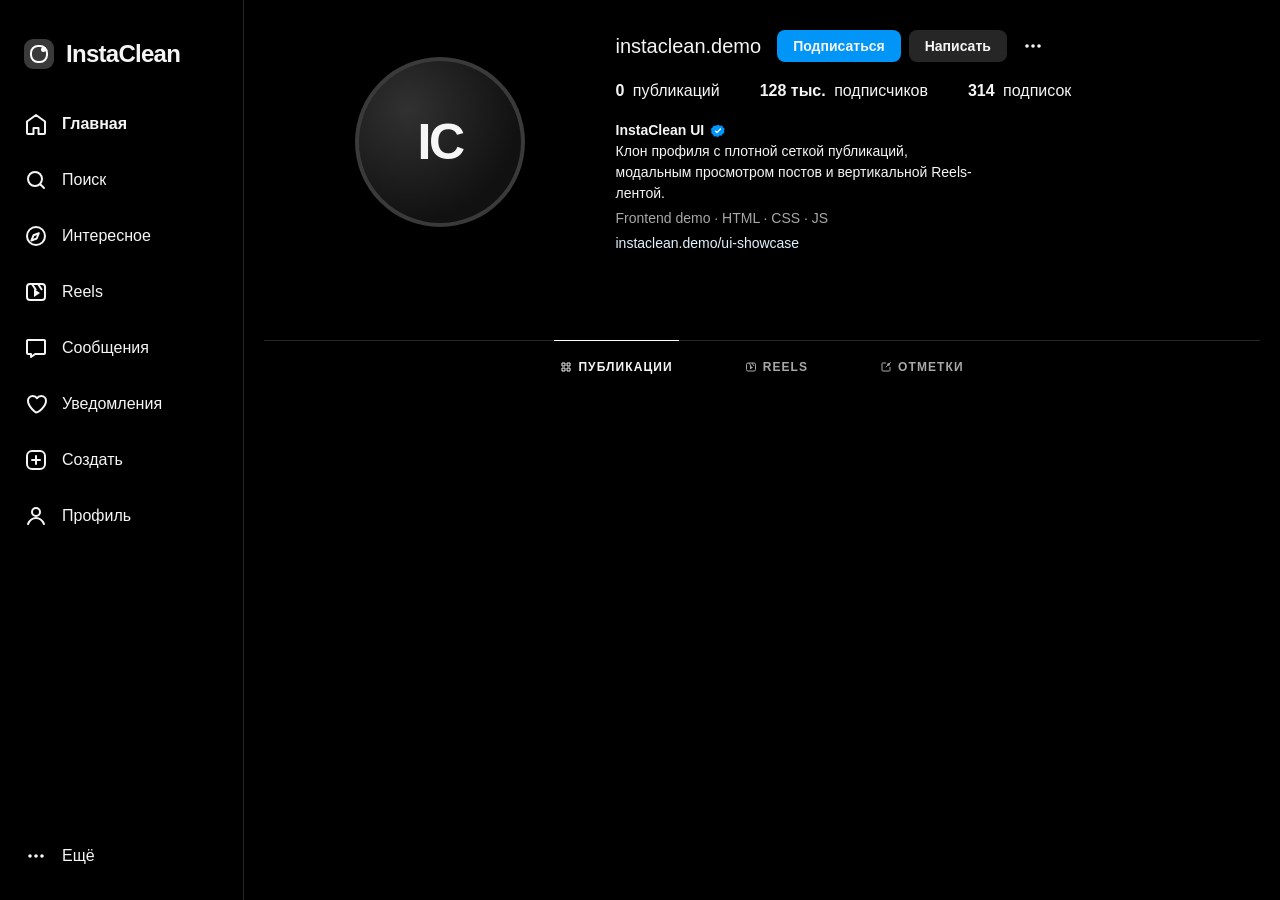
==== index.html @ bf418602 "Add files via upload" ====
<!DOCTYPE html>
<html lang="ru">
<head>
  <meta charset="UTF-8" />
  <meta name="viewport" content="width=device-width, initial-scale=1.0, viewport-fit=cover" />
  <title>InstaClean — Profile</title>
  <link rel="stylesheet" href="style.css" />
  <script src="https://identity.netlify.com/v1/netlify-identity-widget.js"></script>
</head>
<body>
  <svg width="0" height="0" class="sprite" aria-hidden="true" focusable="false">
    <symbol id="i-home" viewBox="0 0 24 24"><path d="M3 9.5 12 3l9 6.5V21a1 1 0 0 1-1 1h-5.5v-6h-5v6H4a1 1 0 0 1-1-1V9.5Z" fill="none" stroke="currentColor" stroke-width="2" stroke-linejoin="round"/></symbol>
    <symbol id="i-search" viewBox="0 0 24 24"><circle cx="11" cy="11" r="7" fill="none" stroke="currentColor" stroke-width="2"/><path d="m20 20-3.5-3.5" fill="none" stroke="currentColor" stroke-width="2" stroke-linecap="round"/></symbol>
    <symbol id="i-compass" viewBox="0 0 24 24"><path d="m14.8 9.2-5.3 2.1-2.1 5.3 5.3-2.1 2.1-5.3Z" fill="none" stroke="currentColor" stroke-width="2" stroke-linejoin="round"/><circle cx="12" cy="12" r="9" fill="none" stroke="currentColor" stroke-width="2"/></symbol>
    <symbol id="i-reels" viewBox="0 0 24 24"><rect x="3" y="4" width="18" height="16" rx="3" fill="none" stroke="currentColor" stroke-width="2"/><path d="M8 4 12 10" fill="none" stroke="currentColor" stroke-width="2"/><path d="M14 4 18 10" fill="none" stroke="currentColor" stroke-width="2"/><path d="m10 9 6 4-6 4V9Z" fill="currentColor"/></symbol>
    <symbol id="i-message" viewBox="0 0 24 24"><path d="M20 4H4a1 1 0 0 0-1 1v12a1 1 0 0 0 1 1h3v3l4.2-3H20a1 1 0 0 0 1-1V5a1 1 0 0 0-1-1Z" fill="none" stroke="currentColor" stroke-width="2" stroke-linejoin="round"/></symbol>
    <symbol id="i-heart" viewBox="0 0 24 24"><path d="M12 20.5S4 15 4 8.8C4 6 6 4 8.8 4c1.8 0 3.4.8 4.2 2.2C13.8 4.8 15.4 4 17.2 4 20 4 22 6 22 8.8 22 15 14 20.5 12 20.5Z" fill="none" stroke="currentColor" stroke-width="2" stroke-linejoin="round"/></symbol>
    <symbol id="i-plus" viewBox="0 0 24 24"><rect x="3" y="3" width="18" height="18" rx="5" fill="none" stroke="currentColor" stroke-width="2"/><path d="M12 8v8M8 12h8" fill="none" stroke="currentColor" stroke-width="2" stroke-linecap="round"/></symbol>
    <symbol id="i-profile" viewBox="0 0 24 24"><circle cx="12" cy="8" r="4" fill="none" stroke="currentColor" stroke-width="2"/><path d="M4 20c1.8-4 5-6 8-6s6.2 2 8 6" fill="none" stroke="currentColor" stroke-width="2" stroke-linecap="round"/></symbol>
    <symbol id="i-more" viewBox="0 0 24 24"><circle cx="6" cy="12" r="1.8" fill="currentColor"/><circle cx="12" cy="12" r="1.8" fill="currentColor"/><circle cx="18" cy="12" r="1.8" fill="currentColor"/></symbol>
    <symbol id="i-grid" viewBox="0 0 24 24"><path d="M4 4h6v6H4zM14 4h6v6h-6zM4 14h6v6H4zM14 14h6v6h-6z" fill="none" stroke="currentColor" stroke-width="2"/></symbol>
    <symbol id="i-tagged" viewBox="0 0 24 24"><path d="M20 12v7a1 1 0 0 1-1 1H5a1 1 0 0 1-1-1V5a1 1 0 0 1 1-1h7" fill="none" stroke="currentColor" stroke-width="2"/><path d="m21 3-9 9" fill="none" stroke="currentColor" stroke-width="2" stroke-linecap="round"/><circle cx="17" cy="7" r="2" fill="none" stroke="currentColor" stroke-width="2"/></symbol>
    <symbol id="i-comment" viewBox="0 0 24 24"><path d="M5 5h14v10H9l-4 4V5Z" fill="none" stroke="currentColor" stroke-width="2" stroke-linejoin="round"/></symbol>
    <symbol id="i-share" viewBox="0 0 24 24"><path d="m21 3-8 18-3.5-7.5L2 10l19-7Z" fill="none" stroke="currentColor" stroke-width="2" stroke-linejoin="round"/></symbol>
    <symbol id="i-save" viewBox="0 0 24 24"><path d="M6 3h12a1 1 0 0 1 1 1v17l-7-4-7 4V4a1 1 0 0 1 1-1Z" fill="none" stroke="currentColor" stroke-width="2" stroke-linejoin="round"/></symbol>
    <symbol id="i-chevron-left" viewBox="0 0 24 24"><path d="m15 18-6-6 6-6" fill="none" stroke="currentColor" stroke-width="2" stroke-linecap="round" stroke-linejoin="round"/></symbol>
    <symbol id="i-chevron-right" viewBox="0 0 24 24"><path d="m9 18 6-6-6-6" fill="none" stroke="currentColor" stroke-width="2" stroke-linecap="round" stroke-linejoin="round"/></symbol>
    <symbol id="i-close" viewBox="0 0 24 24"><path d="M6 6l12 12M18 6 6 18" fill="none" stroke="currentColor" stroke-width="2" stroke-linecap="round"/></symbol>
    <symbol id="i-verified" viewBox="0 0 24 24"><path d="M12 2.8 15 4l3.2-.3 1.4 2.9 2.5 2-1 3 .5 3.1-2.6 1.8-1.7 2.8-3.1-.4L12 21.2l-2.8-1.3-3.1.4-1.7-2.8L1.8 15l.5-3.1-1-3 2.5-2L5.2 4 8.4 4 12 2.8Z" fill="currentColor"/><path d="m8.4 12.3 2.2 2.1 5-5.4" fill="none" stroke="#fff" stroke-width="2" stroke-linecap="round" stroke-linejoin="round"/></symbol>
    <symbol id="i-stack" viewBox="0 0 24 24"><path d="M7 7h10v10H7z" fill="none" stroke="currentColor" stroke-width="1.8"/><path d="M4 4h10v10" fill="none" stroke="currentColor" stroke-width="1.8"/></symbol>
  </svg>

  <div class="app">
    <aside class="sidebar" aria-label="Навигация">
      <div class="sidebar__inner">
        <a href="#" class="brand" aria-label="InstaClean">
          <span class="brand__mark"></span>
          <span class="brand__text">InstaClean</span>
        </a>
        <nav class="nav">
          <button class="nav__item nav__item--active" type="button"><svg><use href="#i-home"></use></svg><span>Главная</span></button>
          <button class="nav__item" type="button"><svg><use href="#i-search"></use></svg><span>Поиск</span></button>
          <button class="nav__item" type="button"><svg><use href="#i-compass"></use></svg><span>Интересное</span></button>
          <button class="nav__item" type="button" id="openReelsDesktopNav"><svg><use href="#i-reels"></use></svg><span>Reels</span></button>
          <button class="nav__item" type="button"><svg><use href="#i-message"></use></svg><span>Сообщения</span></button>
          <button class="nav__item" type="button"><svg><use href="#i-heart"></use></svg><span>Уведомления</span></button>
          <button class="nav__item" type="button"><svg><use href="#i-plus"></use></svg><span>Создать</span></button>
          <button class="nav__item" type="button"><svg><use href="#i-profile"></use></svg><span>Профиль</span></button>
        </nav>
        <button class="nav__item nav__item--bottom" type="button"><svg><use href="#i-more"></use></svg><span>Ещё</span></button>
      </div>
    </aside>

    <header class="mobile-topbar">
      <button class="mobile-topbar__brand" type="button">
        <span class="brand__mark"></span>
        <span class="brand__text">InstaClean</span>
      </button>
      <div class="mobile-topbar__actions">
        <button class="icon-btn" type="button"><svg><use href="#i-plus"></use></svg></button>
        <button class="icon-btn" type="button"><svg><use href="#i-heart"></use></svg></button>
        <button class="icon-btn" type="button"><svg><use href="#i-message"></use></svg></button>
      </div>
    </header>

    <main class="main">
      <div class="main__inner">
        <section class="profile">
          <div class="profile__avatar-col">
            <div class="avatar-ring"><div class="avatar-ring__inner">IC</div></div>
          </div>
          <div class="profile__content">
            <div class="profile__top-row">
              <h1 class="profile__username">instaclean.demo</h1>
              <button class="btn btn--secondary" type="button">Подписаться</button>
              <button class="btn btn--ghost" type="button">Написать</button>
              <button class="icon-btn icon-btn--ghost" type="button"><svg><use href="#i-more"></use></svg></button>
            </div>
            <div class="profile__stats">
              <span><strong id="postsCount">0</strong> публикаций</span>
              <span><strong>128 тыс.</strong> подписчиков</span>
              <span><strong>314</strong> подписок</span>
            </div>
            <div class="profile__bio">
              <div class="profile__name-line"><strong>InstaClean UI</strong><svg class="verified"><use href="#i-verified"></use></svg></div>
              <p>Клон профиля с плотной сеткой публикаций, модальным просмотром постов и вертикальной Reels-лентой.</p>
              <p class="muted">Frontend demo · HTML · CSS · JS</p>
              <a class="profile__link" href="#">instaclean.demo/ui-showcase</a>
            </div>
          </div>
        </section>

        <section class="stories" id="stories"></section>

        <section class="tabs" aria-label="Тип контента">
          <button class="tabs__item tabs__item--active" type="button"><svg><use href="#i-grid"></use></svg><span>ПУБЛИКАЦИИ</span></button>
          <button class="tabs__item" type="button" id="openReelsTab"><svg><use href="#i-reels"></use></svg><span>REELS</span></button>
          <button class="tabs__item" type="button"><svg><use href="#i-tagged"></use></svg><span>ОТМЕТКИ</span></button>
        </section>

        <section class="grid" id="postGrid" aria-label="Сетка публикаций"></section>
      </div>
    </main>

    <nav class="mobile-nav" aria-label="Нижняя навигация">
      <button class="mobile-nav__item mobile-nav__item--active" type="button"><svg><use href="#i-home"></use></svg></button>
      <button class="mobile-nav__item" type="button"><svg><use href="#i-search"></use></svg></button>
      <button class="mobile-nav__item" type="button"><svg><use href="#i-plus"></use></svg></button>
      <button class="mobile-nav__item" type="button" id="openReelsBottom"><svg><use href="#i-reels"></use></svg></button>
      <button class="mobile-nav__item" type="button"><svg><use href="#i-profile"></use></svg></button>
    </nav>
  </div>

  <section class="modal" id="postModal" aria-hidden="true">
    <div class="modal__dialog" role="dialog" aria-modal="true" aria-label="Просмотр публикации">
      <div class="modal__media" id="modalMedia"></div>
      <aside class="modal__side">
        <div class="modal__header">
          <div class="mini-profile">
            <div class="mini-profile__avatar">IC</div>
            <div class="mini-profile__text"><strong>instaclean.demo</strong><span id="modalLocation">Location</span></div>
          </div>
          <button class="icon-btn icon-btn--ghost" type="button" id="closePostModal" aria-label="Закрыть"><svg><use href="#i-close"></use></svg></button>
        </div>
        <div class="modal__body">
          <div class="modal__caption" id="modalCaption"></div>
          <div class="modal__comments" id="modalComments"></div>
        </div>
        <div class="modal__footer">
          <div class="modal__actions-row">
            <div class="modal__actions-left">
              <button class="icon-btn icon-btn--ghost" type="button"><svg><use href="#i-heart"></use></svg></button>
              <button class="icon-btn icon-btn--ghost" type="button"><svg><use href="#i-comment"></use></svg></button>
              <button class="icon-btn icon-btn--ghost" type="button"><svg><use href="#i-share"></use></svg></button>
            </div>
            <button class="icon-btn icon-btn--ghost" type="button"><svg><use href="#i-save"></use></svg></button>
          </div>
          <div class="modal__likes" id="modalLikes"></div>
          <div class="modal__date" id="modalDate"></div>
          <div class="modal__composer">
            <input class="modal__input" type="text" placeholder="Добавьте комментарий..." />
            <button class="modal__publish" type="button">Опубликовать</button>
          </div>
        </div>
      </aside>
    </div>

    <div class="mobile-viewer">
      <div class="mobile-viewer__topbar">
        <div class="mobile-viewer__topbar-left">
          <span class="brand__mark"></span>
          <span class="brand__text">InstaClean</span>
        </div>
        <div class="mobile-viewer__topbar-actions">
          <button class="icon-btn" type="button" aria-label="Создать"><svg><use href="#i-plus"></use></svg></button>
          <button class="icon-btn" type="button" aria-label="Уведомления"><svg><use href="#i-heart"></use></svg></button>
          <button class="icon-btn" type="button" aria-label="Сообщения"><svg><use href="#i-message"></use></svg></button>
          <button class="icon-btn icon-btn--glass" type="button" id="closePostModalMobile" aria-label="Закрыть"><svg><use href="#i-close"></use></svg></button>
        </div>
      </div>
      <div class="mobile-post-feed" id="mobilePostFeed"></div>
      <nav class="mobile-viewer__nav" aria-label="Навигация в мобильной ленте">
        <button class="mobile-nav__item mobile-nav__item--active" type="button"><svg><use href="#i-home"></use></svg></button>
        <button class="mobile-nav__item" type="button"><svg><use href="#i-search"></use></svg></button>
        <button class="mobile-nav__item" type="button"><svg><use href="#i-plus"></use></svg></button>
        <button class="mobile-nav__item" type="button"><svg><use href="#i-reels"></use></svg></button>
        <button class="mobile-nav__item" type="button"><svg><use href="#i-profile"></use></svg></button>
      </nav>
    </div>
  </section>

  <section class="reels" id="reelsViewer" aria-hidden="true">
    <div class="reels__topbar">
      <div class="reels__title">Reels</div>
      <button class="icon-btn icon-btn--glass" type="button" id="closeReels" aria-label="Закрыть Reels"><svg><use href="#i-close"></use></svg></button>
    </div>
    <div class="reels__feed" id="reelsFeed"></div>
  </section>

  <script src="app.js"></script>
  <script>
    if (window.netlifyIdentity) {
      window.netlifyIdentity.on('init', (user) => {
        if (!user) {
          window.netlifyIdentity.on('login', () => {
            document.location.href = '/admin/';
          });
        }
      });
    }
  </script>
</body>
</html>
---- style.css ----
:root {
  --bg: #000;
  --surface: #121212;
  --surface-2: #1a1a1a;
  --surface-3: #262626;
  --line: #262626;
  --text: #f5f5f5;
  --muted: #a8a8a8;
  --blue: #0095f6;
  --overlay: rgba(0, 0, 0, 0.86);
  --sidebar-w: 244px;
  --content-max: 1500px;
  --profile-max: 935px;
  --header-mobile-h: 60px;
  --bottom-nav-h: 52px;
  --ease: 220ms cubic-bezier(.2, .7, .2, 1);
  --font: Inter, -apple-system, BlinkMacSystemFont, "Segoe UI", Roboto, Helvetica, Arial, sans-serif;
}

* { box-sizing: border-box; -webkit-tap-highlight-color: transparent; }
html, body { margin: 0; min-height: 100%; background: var(--bg); color: var(--text); font-family: var(--font); scrollbar-width: none; }
html::-webkit-scrollbar, body::-webkit-scrollbar { display: none; width: 0; height: 0; }
body.is-locked { overflow: hidden; }
button, input { font: inherit; color: inherit; }
button { background: none; border: 0; cursor: pointer; }
a { color: inherit; text-decoration: none; }
img, video, svg { display: block; }
svg { width: 100%; height: 100%; }
.sprite { position: absolute; width: 0; height: 0; overflow: hidden; }

.app {
  min-height: 100vh;
  display: grid;
  grid-template-columns: var(--sidebar-w) minmax(0, 1fr);
}

.sidebar {
  position: sticky;
  top: 0;
  height: 100vh;
  border-right: 1px solid var(--line);
  padding: 8px 12px 20px;
}

.sidebar__inner { height: 100%; display: flex; flex-direction: column; }
.brand {
  display: inline-flex;
  align-items: center;
  gap: 12px;
  min-height: 92px;
  padding: 16px 12px;
}
.brand__mark {
  width: 30px; height: 30px; border-radius: 9px; position: relative; flex: 0 0 auto;
  background: #3a3a3a;
}
.brand__mark::before { content: ""; position: absolute; inset: 6px; border: 2px solid #fff; border-radius: 8px; }
.brand__mark::after { content: ""; position: absolute; top: 8px; right: 8px; width: 5px; height: 5px; border-radius: 50%; background: #fff; }
.brand__text { font-size: 24px; font-weight: 800; letter-spacing: -0.03em; }

.nav { display: grid; gap: 8px; }
.nav__item {
  min-height: 48px; padding: 12px; border-radius: 12px; display: flex; align-items: center; gap: 14px;
  transition: background var(--ease), transform var(--ease);
}
.nav__item:hover { background: #121212; }
.nav__item:active { transform: scale(0.985); }
.nav__item svg { width: 24px; height: 24px; }
.nav__item span { font-size: 16px; }
.nav__item--active svg, .nav__item--active span { font-weight: 700; }
.nav__item--bottom { margin-top: auto; }

.mobile-topbar { display: none; }
.main { min-width: 0; }
.main__inner {
  width: min(100%, var(--content-max));
  margin: 0 auto;
  padding: 30px 20px 72px;
}

.profile, .stories {
  max-width: var(--profile-max);
  margin-left: auto;
  margin-right: auto;
}

.tabs, .grid {
  max-width: var(--content-max);
  margin-left: auto;
  margin-right: auto;
}

.profile {
  display: grid;
  grid-template-columns: 291px minmax(0, 1fr);
  gap: 30px;
  padding-bottom: 44px;
}
.profile__avatar-col { display: flex; align-items: center; justify-content: center; }
.avatar-ring {
  width: 170px; height: 170px; padding: 4px; border-radius: 50%;
  background: #3a3a3a;
}
.avatar-ring__inner {
  width: 100%; height: 100%; border-radius: 50%; background: radial-gradient(circle at 30% 30%, #313131, #111 70%);
  display: grid; place-items: center; font-size: 50px; font-weight: 800; letter-spacing: -0.05em;
}
.profile__content { display: grid; align-content: center; gap: 20px; }
.profile__top-row { display: flex; align-items: center; gap: 8px; flex-wrap: wrap; }
.profile__username { margin: 0 8px 0 0; font-size: 20px; font-weight: 400; }
.profile__stats { display: flex; gap: 40px; font-size: 16px; }
.profile__stats strong { margin-right: 4px; }
.profile__bio { max-width: 360px; font-size: 14px; line-height: 1.5; }
.profile__bio p { margin: 0 0 4px; }
.profile__name-line { display: flex; align-items: center; gap: 6px; }
.profile__link { color: #e0f1ff; font-weight: 500; }
.muted { color: var(--muted); }
.verified { width: 16px; height: 16px; color: var(--blue); }

.btn {
  min-height: 32px; padding: 0 16px; border-radius: 8px; font-size: 14px; font-weight: 600;
  display: inline-flex; align-items: center; justify-content: center;
}
.btn--secondary { background: var(--blue); }
.btn--ghost { background: var(--surface-3); }
.icon-btn {
  width: 40px; height: 40px; border-radius: 50%; display: grid; place-items: center;
  transition: background var(--ease), transform var(--ease);
}
.icon-btn svg { width: 24px; height: 24px; }
.icon-btn:hover { background: rgba(255,255,255,0.08); }
.icon-btn:active { transform: scale(.96); }
.icon-btn--ghost { width: 32px; height: 32px; border-radius: 8px; }
.icon-btn--glass { background: rgba(255,255,255,.14); backdrop-filter: blur(10px); }

.stories {
  display: flex; align-items: flex-start; justify-content: flex-start; gap: 28px; overflow-x: auto;
  padding: 0 20px 42px; scrollbar-width: none;
}
.stories::-webkit-scrollbar { display: none; }
.story {
  width: 86px; flex: 0 0 86px; display: flex; flex-direction: column; align-items: center;
  justify-content: flex-start; text-align: center; padding: 0; background: none; border: 0;
}
.story__ring {
  width: 77px; height: 77px; padding: 3px; margin: 0 auto 8px; flex: 0 0 auto; border-radius: 50%;
  display: grid; place-items: center;
  background: #3a3a3a
}
.story__inner {
  width: 100%; height: 100%; border-radius: 50%; border: 1px solid #1f1f1f; background: radial-gradient(circle at 30% 30%, #313131, #111 70%);
  display: grid; place-items: center; font-weight: 700; line-height: 1;
}
.story__label { display: block; width: 100%; font-size: 12px; line-height: 1.25; white-space: nowrap; overflow: hidden; text-overflow: ellipsis; }

.tabs {
  border-top: 1px solid var(--line); display: flex; justify-content: center; gap: 60px;
}
.tabs__item {
  min-height: 52px; display: inline-flex; align-items: center; gap: 6px; font-size: 12px; font-weight: 600;
  letter-spacing: .09em; text-transform: uppercase; color: var(--muted); position: relative;
}
.tabs__item svg { width: 12px; height: 12px; }
.tabs__item--active { color: var(--text); }
.tabs__item--active::before { content: ""; position: absolute; left: 0; right: 0; top: -1px; height: 1px; background: #fff; }

.grid {
  display: grid;
  grid-template-columns: repeat(5, minmax(0, 1fr));
  gap: 4px;
}
.post-card {
  position: relative; aspect-ratio: 281 / 375; background: #0f0f0f; overflow: hidden; cursor: pointer;
}
.post-card::before {
  content: ""; position: absolute; inset: 0; background: rgba(0, 0, 0, 0.32); opacity: 0; transition: opacity var(--ease); z-index: 1;
}
.post-card:hover::before { opacity: 1; }
.post-card__media { width: 100%; height: 100%; object-fit: cover; }
.post-card__metrics {
  position: absolute; z-index: 2; inset: 0; display: flex; align-items: center; justify-content: center; gap: 24px;
  font-size: 16px; font-weight: 700; opacity: 0; transition: opacity var(--ease);
}
.post-card:hover .post-card__metrics { opacity: 1; }
.post-card__multi {
  position: absolute; top: 10px; left: 10px; z-index: 2; width: 14px; height: 14px;
}
.post-card__multi span {
  position: absolute; inset: 0; border: 1.6px solid #fff; border-radius: 3px; box-shadow: 0 1px 8px rgba(0,0,0,.28);
}
.post-card__multi span:first-child { transform: translate(-2.5px, 2.5px); opacity: .95; }
.post-card__multi span:last-child { background: rgba(255,255,255,.04); }
.post-card__skeleton {
  position: absolute; inset: 0; background: linear-gradient(90deg, #0f0f0f 0%, #181818 40%, #0f0f0f 70%); background-size: 250% 100%; animation: shimmer 1.7s linear infinite;
}
.post-card.is-loaded .post-card__skeleton { opacity: 0; pointer-events: none; }
@keyframes shimmer { from { background-position: 200% 0; } to { background-position: -200% 0; } }

.modal, .reels {
  position: fixed; inset: 0; z-index: 100; opacity: 0; visibility: hidden; pointer-events: none; transition: opacity var(--ease), visibility var(--ease);
}
.modal.is-open, .reels.is-open { opacity: 1; visibility: visible; pointer-events: auto; }
.modal { background: var(--overlay); display: grid; place-items: center; padding: 20px; }
.modal__dialog {
  width: 1146px; height: 863px; background: #111; border-radius: 4px; overflow: hidden; display: grid; grid-template-columns: 647px 499px;
  box-shadow: 0 24px 60px rgba(0,0,0,.44);
}
.modal__media {
  width: 647px; height: 863px; background: #000; position: relative; overflow: hidden;
}
.modal__side {
  width: 499px; height: 863px; min-width: 0; display: grid; grid-template-rows: auto 1fr auto; border-left: 1px solid var(--line);
}
.modal__header, .modal__footer { padding: 14px 16px; }
.modal__header { display: flex; align-items: center; justify-content: space-between; border-bottom: 1px solid var(--line); }
.modal__body { min-height: 0; overflow: auto; }
.modal__caption, .modal__comments { padding: 16px; }
.modal__caption { border-bottom: 1px solid var(--line); font-size: 14px; line-height: 1.45; }
.modal__comments { display: grid; gap: 18px; }
.modal__footer { border-top: 1px solid var(--line); display: grid; gap: 10px; }
.modal__actions-row, .modal__actions-left { display: flex; align-items: center; gap: 8px; justify-content: space-between; }
.modal__actions-left { justify-content: flex-start; }
.modal__likes { font-size: 14px; font-weight: 700; }
.modal__date { font-size: 10px; color: var(--muted); letter-spacing: .08em; text-transform: uppercase; }
.modal__composer { border-top: 1px solid var(--line); display: flex; align-items: center; gap: 12px; padding-top: 12px; }
.modal__input { flex: 1; background: transparent; border: 0; outline: 0; color: var(--text); font-size: 14px; }
.modal__publish { color: var(--blue); font-weight: 700; }

.mini-profile { display: flex; align-items: center; gap: 12px; min-width: 0; }
.mini-profile__avatar {
  width: 32px; height: 32px; border-radius: 50%; display: grid; place-items: center; font-size: 13px; font-weight: 800;
  background: linear-gradient(135deg, #feda75, #d62976, #4f5bd5);
}
.mini-profile__text { display: grid; gap: 2px; font-size: 12px; min-width: 0; }
.mini-profile__text strong { font-size: 14px; }
.mini-profile__text span { color: var(--muted); white-space: nowrap; overflow: hidden; text-overflow: ellipsis; }
.comment { display: flex; align-items: flex-start; gap: 12px; }
.comment__avatar {
  width: 32px; height: 32px; border-radius: 50%; display: grid; place-items: center; background: #262626; font-size: 12px; font-weight: 700; flex: 0 0 auto;
}
.comment__body { font-size: 14px; line-height: 1.45; }
.comment__meta { margin-top: 4px; color: var(--muted); font-size: 12px; }

.carousel {
  position: relative; width: 100%; height: 100%; overflow: hidden; background: #000;
}
.carousel__track {
  display: flex; width: 100%; height: 100%; transition: transform 380ms cubic-bezier(.22,.61,.36,1);
  will-change: transform;
}
.carousel__slide { flex: 0 0 100%; width: 100%; height: 100%; background: #000; position: relative; }
.carousel__slide > img,
.carousel__slide > video { width: 100%; height: 100%; object-fit: cover; background: #000; }
.carousel__nav {
  position: absolute; top: 50%; transform: translateY(-50%); z-index: 4; width: 32px; height: 32px; border-radius: 50%;
  background: rgba(255,255,255,.92); color: #111; display: grid; place-items: center; box-shadow: 0 8px 20px rgba(0,0,0,.22);
}
.carousel__nav svg { width: 18px; height: 18px; }
.carousel__nav--prev { left: 16px; }
.carousel__nav--next { right: 16px; }
.carousel__dots {
  position: absolute; left: 50%; bottom: 16px; transform: translateX(-50%); display: flex; gap: 8px; z-index: 4;
}
.carousel__dot { width: 7px; height: 7px; border-radius: 50%; background: rgba(255,255,255,.45); }
.carousel__dot.is-active { background: #fff; }

.modal__nav {
  position: fixed; top: 50%; transform: translateY(-50%); z-index: 101; width: 40px; height: 40px; border-radius: 50%;
  display: grid; place-items: center; background: rgba(255,255,255,.18); backdrop-filter: blur(10px);
}
.modal__nav svg { width: 20px; height: 20px; }
.modal__nav--prev { left: 24px; }
.modal__nav--next { right: 24px; }

.modal__mobile-close, .modal__mobile-sticky, .modal__mobile-feed { display: none; }

.reels { background: #000; }
.reels__topbar { position: absolute; top: 0; left: 0; right: 0; z-index: 2; display: flex; align-items: center; justify-content: space-between; padding: 16px; }
.reels__title { font-size: 22px; font-weight: 700; }
.reels__feed { height: 100vh; overflow-y: auto; scroll-snap-type: y mandatory; }
.reel-card { min-height: 100vh; scroll-snap-align: start; display: grid; place-items: center; }
.reel-card__inner { position: relative; width: min(450px, 100vw); height: 100vh; }
.reel-card__media { width: 100%; height: 100%; object-fit: cover; }
.reel-card__shade { position: absolute; inset: 0; background: linear-gradient(to top, rgba(0,0,0,.62), rgba(0,0,0,.08) 45%, rgba(0,0,0,.18)); }
.reel-card__ui { position: absolute; inset: 0; padding: 20px 16px 28px; display: grid; grid-template-columns: 1fr auto; align-items: end; }
.reel-card__profile { display: flex; align-items: center; gap: 10px; }
.reel-card__follow { min-height: 32px; padding: 0 14px; border-radius: 8px; background: rgba(255,255,255,.14); }
.reel-card__info { display: grid; gap: 12px; max-width: 310px; }
.reel-card__caption { line-height: 1.45; }
.reel-card__meta { color: #d0d0d0; font-size: 12px; }
.reel-card__actions { display: grid; gap: 18px; }
.reel-card__action { display: grid; justify-items: center; gap: 6px; }

.mobile-nav { display: none; }

@media (max-width: 1260px) {
  .app { grid-template-columns: 72px minmax(0,1fr); }
  .brand__text, .nav__item span { display: none; }
  .brand { justify-content: center; }
  .nav__item { justify-content: center; }
  .profile, .stories, .tabs, .grid { max-width: 1128px; }
  .grid { grid-template-columns: repeat(4, minmax(0, 1fr)); }
}

@media (max-width: 900px) {
  html, body {
    height: 100%;
    overflow-x: hidden;
    scrollbar-width: none;
    -ms-overflow-style: none;
  }
  html::-webkit-scrollbar,
  body::-webkit-scrollbar,
  .main::-webkit-scrollbar,
  .main__inner::-webkit-scrollbar {
    display: none;
    width: 0;
    height: 0;
  }
  .main {
    height: 100vh;
    overflow-y: auto;
    overflow-x: hidden;
    scrollbar-width: none;
    -ms-overflow-style: none;
  }
  .main__inner {
    overflow-x: hidden;
  }

  .app { display: block; }
  .sidebar { display: none; }
  .mobile-topbar { display: none !important; }
  .mobile-topbar__actions { display: none; }
  .mobile-nav { display: none !important; }
  .mobile-nav__item { display: grid; place-items: center; }
  .mobile-nav__item svg { width: 24px; height: 24px; }
  .main__inner { padding: 18px 0 12px; }
  .profile, .stories { max-width: 100%; }
  .profile { grid-template-columns: 96px minmax(0, 1fr); gap: 14px; padding: 0 12px 20px; }
  .avatar-ring { width: 78px; height: 78px; }
  .avatar-ring__inner { font-size: 24px; }
  .profile__content { gap: 10px; }
  .profile__top-row { gap: 8px; }
  .profile__username { font-size: 18px; line-height: 1.2; }
  .profile__stats { display: grid; grid-template-columns: repeat(3, minmax(0, 1fr)); gap: 6px; text-align: center; }
  .profile__stats span { display: grid; gap: 3px; font-size: 11px; line-height: 1.15; }
  .profile__stats strong { margin: 0; font-size: 16px; }
  .profile__bio { gap: 4px; font-size: 13px; }
  .profile__bio p, .profile__link, .profile__handle, .profile__name-line { font-size: 13px; line-height: 1.3; }
  .profile__mobile-actions .btn { font-size: 13px; }
  .stories { padding: 0 12px 20px; gap: 14px; overflow-x: auto; overflow-y: hidden; -webkit-overflow-scrolling: touch; }
  .story { width: 72px; }
  .story__ring { width: 64px; height: 64px; }
  .tabs { gap: 26px; }
  .grid { grid-template-columns: repeat(3, minmax(0, 1fr)); gap: 2px; }
  .post-card__metrics { display: none; }
  .modal__dialog { display: none; }
  .mobile-viewer { display: block; position: fixed; inset: 0; overflow: hidden; background: #000; }
  .mobile-viewer__topbar { position: sticky; top: 0; z-index: 8; display: flex; align-items: center; justify-content: space-between; gap: 12px; height: 56px; padding: 10px 12px; background: rgba(0,0,0,.98); border-bottom: 1px solid rgba(255,255,255,.08); }
  .mobile-viewer__topbar-left { display: inline-flex; align-items: center; gap: 10px; min-width: 0; }
  .mobile-viewer__topbar-left .brand__mark { width: 20px; height: 20px; border-radius: 6px; }
  .mobile-viewer__topbar-left .brand__mark::before { inset: 4px; border-width: 1.5px; border-radius: 5px; }
  .mobile-viewer__topbar-left .brand__mark::after { top: 5px; right: 5px; width: 3px; height: 3px; }
  .mobile-viewer__topbar-left .brand__text { font-size: 17px; font-weight: 700; }
  .mobile-viewer__topbar-actions { display: flex; align-items: center; gap: 2px; }
  .mobile-viewer__topbar .icon-btn { width: 34px; height: 34px; }
  .mobile-viewer__topbar .icon-btn svg { width: 22px; height: 22px; }
  .mobile-viewer__nav { position: sticky; bottom: 0; z-index: 8; display: grid; grid-template-columns: repeat(5, 1fr); align-items: center; height: 52px; background: rgba(0,0,0,.98); border-top: 1px solid rgba(255,255,255,.08); }
  .mobile-viewer__nav .mobile-nav__item { display: grid; place-items: center; }
  .mobile-viewer__nav .mobile-nav__item svg { width: 24px; height: 24px; }
  .mobile-post-feed { display: block; height: calc(100vh - 108px); overflow-y: auto; overflow-x: hidden; overscroll-behavior-y: contain; overscroll-behavior-x: none; scrollbar-width: none; -ms-overflow-style: none; background: #000; -webkit-overflow-scrolling: touch; }
  .mobile-post-feed.is-swipe-lock { overflow-y: hidden; overscroll-behavior-y: none; }
  .mobile-viewer.is-swipe-lock { overflow: hidden; touch-action: none; }
  .mobile-viewer.is-swipe-lock .mobile-post-feed { overflow-y: hidden; overscroll-behavior-y: none; }
  .mobile-post-feed::-webkit-scrollbar { display: none; width: 0; height: 0; }
  .mobile-post { width: 100%; max-width: 100vw; overflow: hidden; padding-bottom: 18px; border-bottom: 1px solid rgba(255,255,255,.08); background: #000; }
  .mobile-post__header { display: flex; align-items: center; justify-content: space-between; gap: 10px; padding: 10px 12px 8px; background: #000; }
  .mobile-post .mini-profile__avatar { width: 32px; height: 32px; font-size: 12px; }
  .mobile-post .mini-profile__text strong { font-size: 13px; }
  .mobile-post .mini-profile__text span { font-size: 12px; }
  .mobile-post__body { padding: 10px 12px 0; display: grid; gap: 8px; background: #000; }
  .mobile-post__actions, .mobile-post__actions-left { display: flex; align-items: center; }
  .mobile-post__actions-left { gap: 16px; }
  .mobile-post__actions { justify-content: space-between; }
  .mobile-post__body .icon-btn { width: 24px; height: 24px; padding: 0; border-radius: 0; background: transparent; }
  .mobile-post__body .icon-btn:hover { background: transparent; }
  .mobile-post__body .icon-btn svg { width: 24px; height: 24px; }
  .mobile-post__likes { font-size: 13px; line-height: 1.4; font-weight: 700; }
  .mobile-post__caption { font-size: 13px; line-height: 1.45; }
  .mobile-post__comments-link, .mobile-post__meta { font-size: 12px; line-height: 1.35; }
  .mobile-post__date { font-size: 11px; line-height: 1.3; letter-spacing: .02em; text-transform: uppercase; }
  .mobile-post__caption strong { margin-right: 6px; }
  .mobile-post__comments-link, .mobile-post__meta, .mobile-post__date { color: var(--muted); }
  .mobile-post .carousel { width: 100vw; max-width: 100%; aspect-ratio: 376 / 469; background: #000; touch-action: pan-y pinch-zoom; }
  .mobile-post .carousel__slide img, .mobile-post .carousel__slide video { object-fit: cover; }
  .carousel__nav { width: 22px; height: 22px; }
  .mobile-post .carousel__nav { width: 28px; height: 28px; background: rgba(0,0,0,.30); backdrop-filter: blur(12px); color: #fff; box-shadow: none; }
  .carousel__nav svg { width: 11px; height: 11px; }
  .mobile-post .carousel__nav svg { width: 16px; height: 16px; }
  .mobile-post .carousel__nav--prev { left: 10px; }
  .mobile-post .carousel__nav--next { right: 10px; }
  .mobile-post .carousel__dots { bottom: 10px; }
  .mobile-post .carousel__dot { width: 6px; height: 6px; }
}
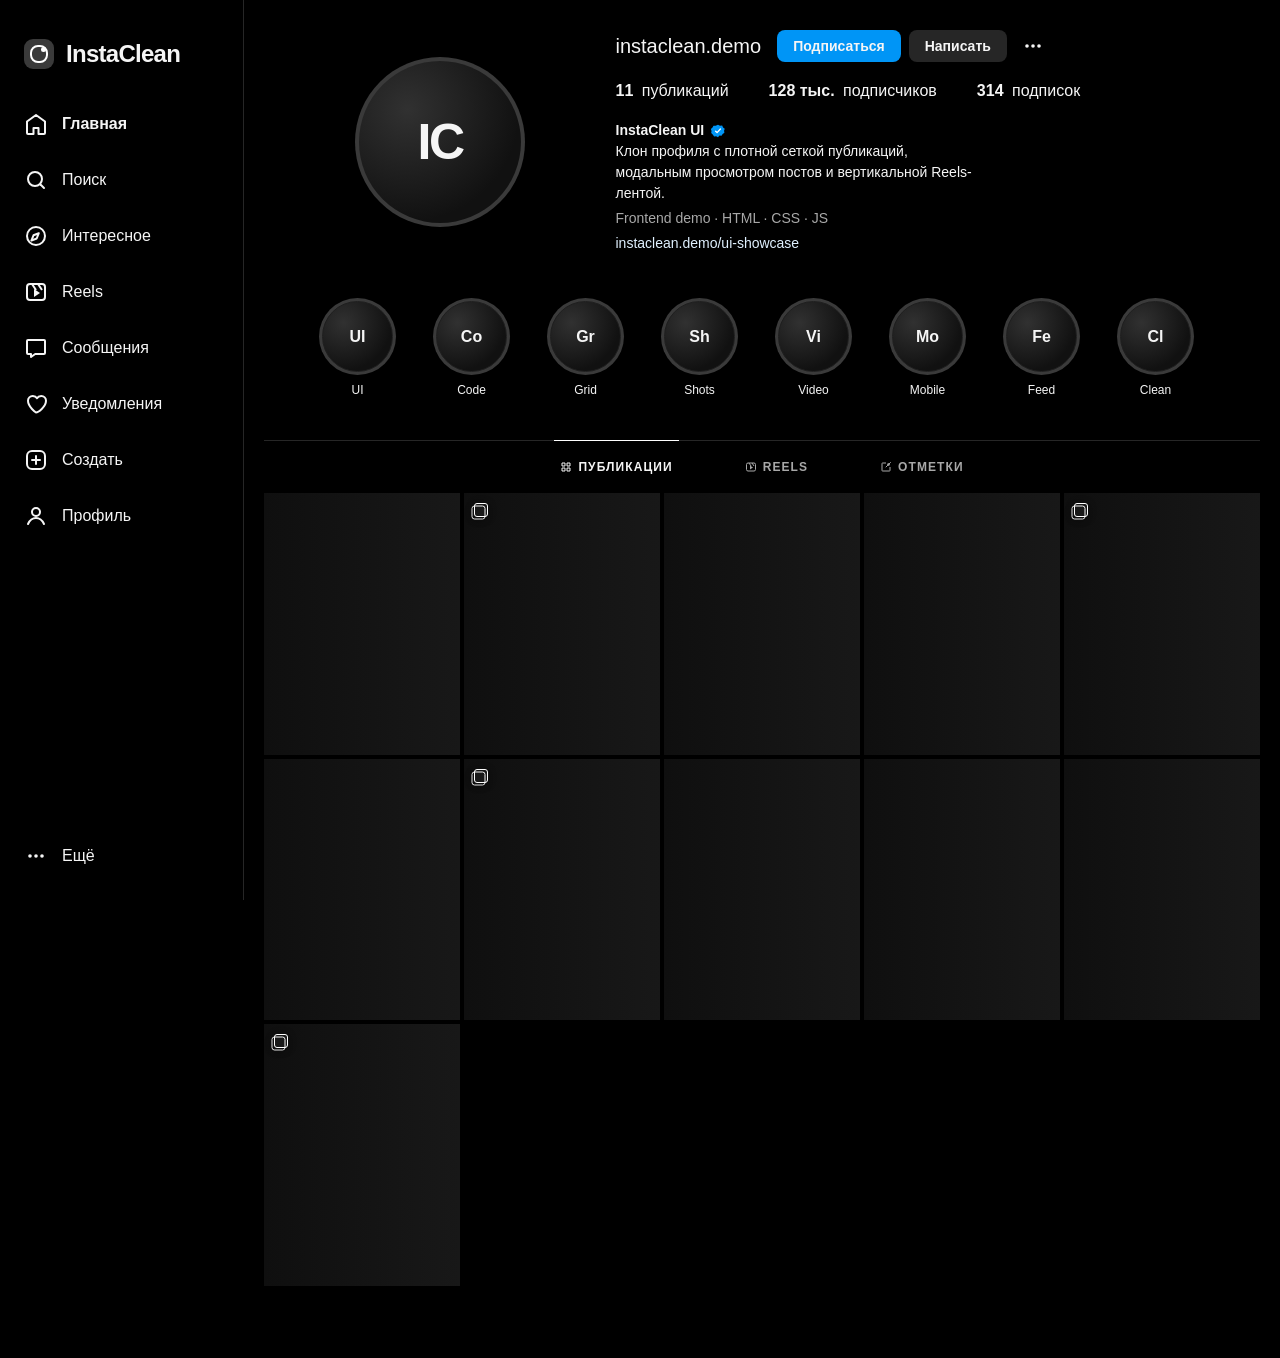
==== commit 9b915db9: "Add files via upload" ====
--- a/index.html
+++ b/index.html
@@ -5,7 +5,6 @@
   <meta name="viewport" content="width=device-width, initial-scale=1.0, viewport-fit=cover" />
   <title>InstaClean — Profile</title>
   <link rel="stylesheet" href="style.css" />
-  <script src="https://identity.netlify.com/v1/netlify-identity-widget.js"></script>
 </head>
 <body>
   <svg width="0" height="0" class="sprite" aria-hidden="true" focusable="false">
@@ -27,6 +26,7 @@
     <symbol id="i-chevron-right" viewBox="0 0 24 24"><path d="m9 18 6-6-6-6" fill="none" stroke="currentColor" stroke-width="2" stroke-linecap="round" stroke-linejoin="round"/></symbol>
     <symbol id="i-close" viewBox="0 0 24 24"><path d="M6 6l12 12M18 6 6 18" fill="none" stroke="currentColor" stroke-width="2" stroke-linecap="round"/></symbol>
     <symbol id="i-verified" viewBox="0 0 24 24"><path d="M12 2.8 15 4l3.2-.3 1.4 2.9 2.5 2-1 3 .5 3.1-2.6 1.8-1.7 2.8-3.1-.4L12 21.2l-2.8-1.3-3.1.4-1.7-2.8L1.8 15l.5-3.1-1-3 2.5-2L5.2 4 8.4 4 12 2.8Z" fill="currentColor"/><path d="m8.4 12.3 2.2 2.1 5-5.4" fill="none" stroke="#fff" stroke-width="2" stroke-linecap="round" stroke-linejoin="round"/></symbol>
+    <symbol id="i-pin" viewBox="0 0 24 24"><path d="m15.6 3.8 4.6 4.6-2.1 2.1-2.1-2.1-3.1 3.1 4.2 4.2-1.4 1.4-4.2-4.2-4 4L6 22l.9-5.7 4-4-4.2-4.2 1.4-1.4 4.2 4.2 3.1-3.1-2.1-2.1 2.3-1.9Z" fill="currentColor"/></symbol>
     <symbol id="i-stack" viewBox="0 0 24 24"><path d="M7 7h10v10H7z" fill="none" stroke="currentColor" stroke-width="1.8"/><path d="M4 4h10v10" fill="none" stroke="currentColor" stroke-width="1.8"/></symbol>
   </svg>
 
@@ -178,16 +178,5 @@
   </section>
 
   <script src="app.js"></script>
-  <script>
-    if (window.netlifyIdentity) {
-      window.netlifyIdentity.on('init', (user) => {
-        if (!user) {
-          window.netlifyIdentity.on('login', () => {
-            document.location.href = '/admin/';
-          });
-        }
-      });
-    }
-  </script>
 </body>
 </html>
--- a/style.css
+++ b/style.css
@@ -18,8 +18,7 @@
 }
 
 * { box-sizing: border-box; -webkit-tap-highlight-color: transparent; }
-html, body { margin: 0; min-height: 100%; background: var(--bg); color: var(--text); font-family: var(--font); scrollbar-width: none; }
-html::-webkit-scrollbar, body::-webkit-scrollbar { display: none; width: 0; height: 0; }
+html, body { margin: 0; min-height: 100%; background: var(--bg); color: var(--text); font-family: var(--font); }
 body.is-locked { overflow: hidden; }
 button, input { font: inherit; color: inherit; }
 button { background: none; border: 0; cursor: pointer; }
@@ -190,6 +189,12 @@
 }
 .post-card__multi span:first-child { transform: translate(-2.5px, 2.5px); opacity: .95; }
 .post-card__multi span:last-child { background: rgba(255,255,255,.04); }
+
+.post-card__pin {
+  position: absolute; top: 9px; right: 9px; z-index: 2; width: 18px; height: 18px; color: #fff;
+  filter: drop-shadow(0 1px 8px rgba(0,0,0,.32));
+}
+.post-card__pin svg { width: 100%; height: 100%; }
 .post-card__skeleton {
   position: absolute; inset: 0; background: linear-gradient(90deg, #0f0f0f 0%, #181818 40%, #0f0f0f 70%); background-size: 250% 100%; animation: shimmer 1.7s linear infinite;
 }
@@ -303,31 +308,6 @@
 }
 
 @media (max-width: 900px) {
-  html, body {
-    height: 100%;
-    overflow-x: hidden;
-    scrollbar-width: none;
-    -ms-overflow-style: none;
-  }
-  html::-webkit-scrollbar,
-  body::-webkit-scrollbar,
-  .main::-webkit-scrollbar,
-  .main__inner::-webkit-scrollbar {
-    display: none;
-    width: 0;
-    height: 0;
-  }
-  .main {
-    height: 100vh;
-    overflow-y: auto;
-    overflow-x: hidden;
-    scrollbar-width: none;
-    -ms-overflow-style: none;
-  }
-  .main__inner {
-    overflow-x: hidden;
-  }
-
   .app { display: block; }
   .sidebar { display: none; }
   .mobile-topbar { display: none !important; }
@@ -357,49 +337,38 @@
   .post-card__metrics { display: none; }
   .modal__dialog { display: none; }
   .mobile-viewer { display: block; position: fixed; inset: 0; overflow: hidden; background: #000; }
-  .mobile-viewer__topbar { position: sticky; top: 0; z-index: 8; display: flex; align-items: center; justify-content: space-between; gap: 12px; height: 56px; padding: 10px 12px; background: rgba(0,0,0,.98); border-bottom: 1px solid rgba(255,255,255,.08); }
+  .mobile-viewer__topbar { position: sticky; top: 0; z-index: 8; display: flex; align-items: center; justify-content: space-between; gap: 12px; height: 52px; padding: 8px 12px; background: rgba(0,0,0,.96); border-bottom: 1px solid rgba(255,255,255,.08); }
   .mobile-viewer__topbar-left { display: inline-flex; align-items: center; gap: 10px; min-width: 0; }
   .mobile-viewer__topbar-left .brand__mark { width: 20px; height: 20px; border-radius: 6px; }
   .mobile-viewer__topbar-left .brand__mark::before { inset: 4px; border-width: 1.5px; border-radius: 5px; }
   .mobile-viewer__topbar-left .brand__mark::after { top: 5px; right: 5px; width: 3px; height: 3px; }
-  .mobile-viewer__topbar-left .brand__text { font-size: 17px; font-weight: 700; }
+  .mobile-viewer__topbar-left .brand__text { font-size: 16px; font-weight: 700; }
   .mobile-viewer__topbar-actions { display: flex; align-items: center; gap: 2px; }
-  .mobile-viewer__topbar .icon-btn { width: 34px; height: 34px; }
-  .mobile-viewer__topbar .icon-btn svg { width: 22px; height: 22px; }
-  .mobile-viewer__nav { position: sticky; bottom: 0; z-index: 8; display: grid; grid-template-columns: repeat(5, 1fr); align-items: center; height: 52px; background: rgba(0,0,0,.98); border-top: 1px solid rgba(255,255,255,.08); }
+  .mobile-viewer__topbar .icon-btn { width: 32px; height: 32px; }
+  .mobile-viewer__topbar .icon-btn svg { width: 20px; height: 20px; }
+  .mobile-viewer__nav { position: sticky; bottom: 0; z-index: 8; display: grid; grid-template-columns: repeat(5, 1fr); align-items: center; height: 52px; background: rgba(0,0,0,.96); border-top: 1px solid rgba(255,255,255,.08); }
   .mobile-viewer__nav .mobile-nav__item { display: grid; place-items: center; }
   .mobile-viewer__nav .mobile-nav__item svg { width: 24px; height: 24px; }
-  .mobile-post-feed { display: block; height: calc(100vh - 108px); overflow-y: auto; overflow-x: hidden; overscroll-behavior-y: contain; overscroll-behavior-x: none; scrollbar-width: none; -ms-overflow-style: none; background: #000; -webkit-overflow-scrolling: touch; }
+  .mobile-post-feed { display: block; height: calc(100vh - 104px); overflow-y: auto; overflow-x: hidden; overscroll-behavior-y: contain; overscroll-behavior-x: none; scrollbar-width: none; -ms-overflow-style: none; background: #000; -webkit-overflow-scrolling: touch; }
   .mobile-post-feed.is-swipe-lock { overflow-y: hidden; overscroll-behavior-y: none; }
   .mobile-viewer.is-swipe-lock { overflow: hidden; touch-action: none; }
   .mobile-viewer.is-swipe-lock .mobile-post-feed { overflow-y: hidden; overscroll-behavior-y: none; }
   .mobile-post-feed::-webkit-scrollbar { display: none; width: 0; height: 0; }
-  .mobile-post { width: 100%; max-width: 100vw; overflow: hidden; padding-bottom: 18px; border-bottom: 1px solid rgba(255,255,255,.08); background: #000; }
-  .mobile-post__header { display: flex; align-items: center; justify-content: space-between; gap: 10px; padding: 10px 12px 8px; background: #000; }
-  .mobile-post .mini-profile__avatar { width: 32px; height: 32px; font-size: 12px; }
-  .mobile-post .mini-profile__text strong { font-size: 13px; }
-  .mobile-post .mini-profile__text span { font-size: 12px; }
-  .mobile-post__body { padding: 10px 12px 0; display: grid; gap: 8px; background: #000; }
-  .mobile-post__actions, .mobile-post__actions-left { display: flex; align-items: center; }
-  .mobile-post__actions-left { gap: 16px; }
+  .mobile-post { width: 100%; max-width: 100vw; overflow: hidden; padding-bottom: 14px; border-bottom: 1px solid rgba(255,255,255,.08); background: #000; }
+  .mobile-post__header { display: flex; align-items: center; justify-content: space-between; gap: 8px; padding: 6px 12px; background: #000; }
+  .mobile-post .mini-profile__avatar { width: 26px; height: 26px; font-size: 10px; }
+  .mobile-post .mini-profile__text strong { font-size: 10px; }
+  .mobile-post .mini-profile__text span { font-size: 9px; }
+  .mobile-post__body { padding: 7px 12px 0; display: grid; gap: 6px; background: #000; }
+  .mobile-post__actions, .mobile-post__actions-left { display: flex; align-items: center; gap: 8px; }
   .mobile-post__actions { justify-content: space-between; }
-  .mobile-post__body .icon-btn { width: 24px; height: 24px; padding: 0; border-radius: 0; background: transparent; }
-  .mobile-post__body .icon-btn:hover { background: transparent; }
-  .mobile-post__body .icon-btn svg { width: 24px; height: 24px; }
-  .mobile-post__likes { font-size: 13px; line-height: 1.4; font-weight: 700; }
-  .mobile-post__caption { font-size: 13px; line-height: 1.45; }
-  .mobile-post__comments-link, .mobile-post__meta { font-size: 12px; line-height: 1.35; }
-  .mobile-post__date { font-size: 11px; line-height: 1.3; letter-spacing: .02em; text-transform: uppercase; }
-  .mobile-post__caption strong { margin-right: 6px; }
+  .mobile-post__body .icon-btn { width: 28px; height: 28px; }
+  .mobile-post__body .icon-btn svg { width: 16px; height: 16px; }
+  .mobile-post__likes, .mobile-post__caption, .mobile-post__comments-link, .mobile-post__meta, .mobile-post__date { font-size: 11px; line-height: 1.32; }
+  .mobile-post__caption strong { margin-right: 5px; }
   .mobile-post__comments-link, .mobile-post__meta, .mobile-post__date { color: var(--muted); }
   .mobile-post .carousel { width: 100vw; max-width: 100%; aspect-ratio: 376 / 469; background: #000; touch-action: pan-y pinch-zoom; }
   .mobile-post .carousel__slide img, .mobile-post .carousel__slide video { object-fit: cover; }
   .carousel__nav { width: 22px; height: 22px; }
-  .mobile-post .carousel__nav { width: 28px; height: 28px; background: rgba(0,0,0,.30); backdrop-filter: blur(12px); color: #fff; box-shadow: none; }
   .carousel__nav svg { width: 11px; height: 11px; }
-  .mobile-post .carousel__nav svg { width: 16px; height: 16px; }
-  .mobile-post .carousel__nav--prev { left: 10px; }
-  .mobile-post .carousel__nav--next { right: 10px; }
-  .mobile-post .carousel__dots { bottom: 10px; }
-  .mobile-post .carousel__dot { width: 6px; height: 6px; }
-}
+}
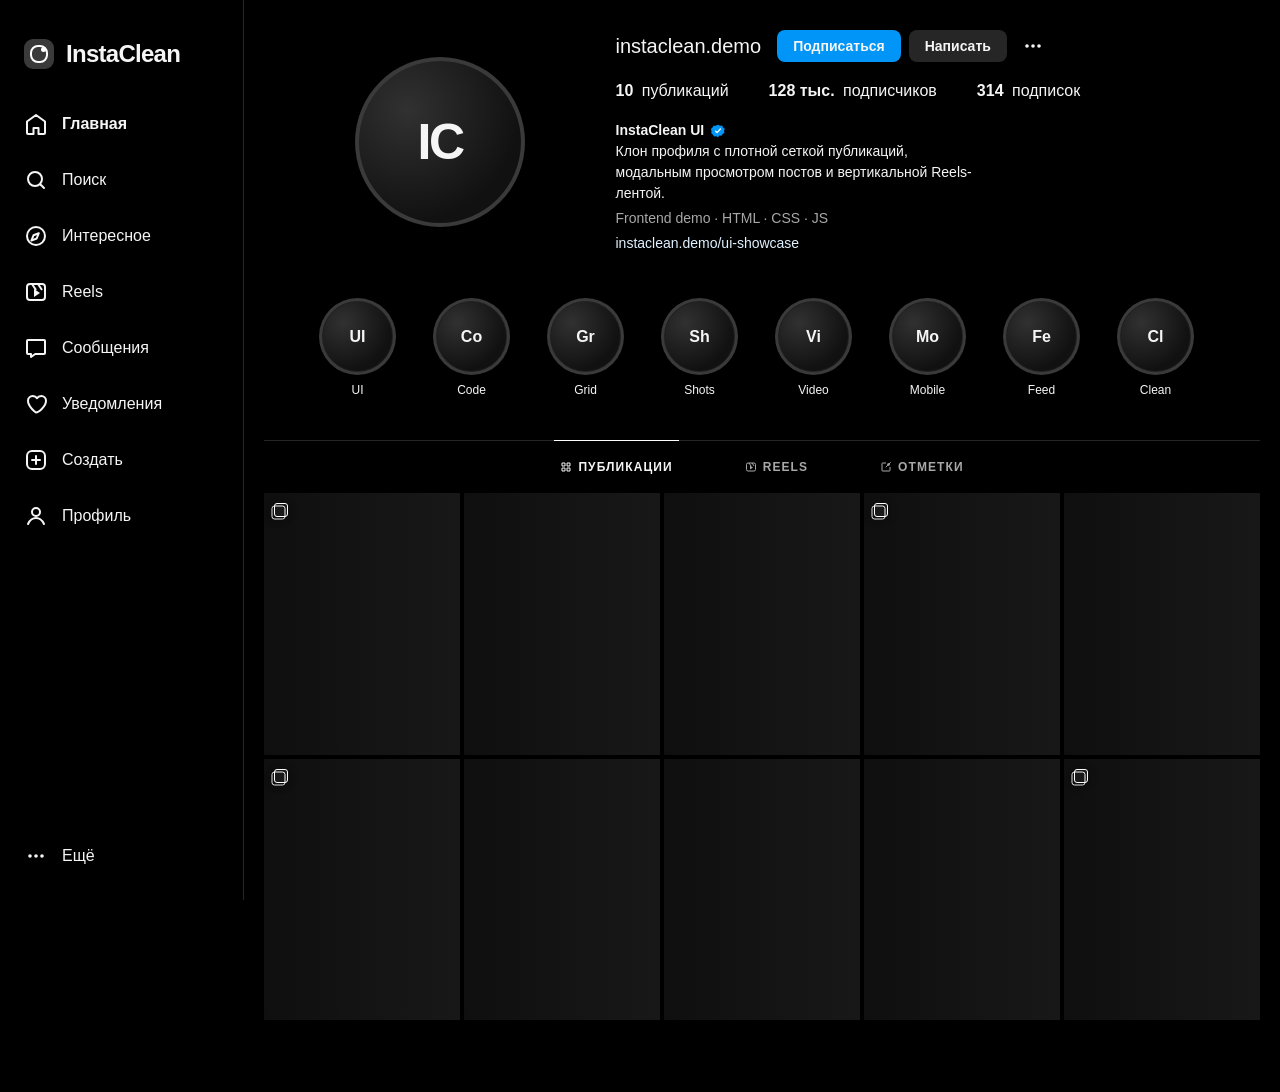
==== commit 2291def5: "Add files via upload" ====
--- a/index.html
+++ b/index.html
@@ -26,7 +26,6 @@
     <symbol id="i-chevron-right" viewBox="0 0 24 24"><path d="m9 18 6-6-6-6" fill="none" stroke="currentColor" stroke-width="2" stroke-linecap="round" stroke-linejoin="round"/></symbol>
     <symbol id="i-close" viewBox="0 0 24 24"><path d="M6 6l12 12M18 6 6 18" fill="none" stroke="currentColor" stroke-width="2" stroke-linecap="round"/></symbol>
     <symbol id="i-verified" viewBox="0 0 24 24"><path d="M12 2.8 15 4l3.2-.3 1.4 2.9 2.5 2-1 3 .5 3.1-2.6 1.8-1.7 2.8-3.1-.4L12 21.2l-2.8-1.3-3.1.4-1.7-2.8L1.8 15l.5-3.1-1-3 2.5-2L5.2 4 8.4 4 12 2.8Z" fill="currentColor"/><path d="m8.4 12.3 2.2 2.1 5-5.4" fill="none" stroke="#fff" stroke-width="2" stroke-linecap="round" stroke-linejoin="round"/></symbol>
-    <symbol id="i-pin" viewBox="0 0 24 24"><path d="m15.6 3.8 4.6 4.6-2.1 2.1-2.1-2.1-3.1 3.1 4.2 4.2-1.4 1.4-4.2-4.2-4 4L6 22l.9-5.7 4-4-4.2-4.2 1.4-1.4 4.2 4.2 3.1-3.1-2.1-2.1 2.3-1.9Z" fill="currentColor"/></symbol>
     <symbol id="i-stack" viewBox="0 0 24 24"><path d="M7 7h10v10H7z" fill="none" stroke="currentColor" stroke-width="1.8"/><path d="M4 4h10v10" fill="none" stroke="currentColor" stroke-width="1.8"/></symbol>
   </svg>
 
@@ -67,25 +66,25 @@
       <div class="main__inner">
         <section class="profile">
           <div class="profile__avatar-col">
-            <div class="avatar-ring"><div class="avatar-ring__inner">IC</div></div>
+            <div class="avatar-ring"><div class="avatar-ring__inner" id="profileAvatarInitials">IC</div></div>
           </div>
           <div class="profile__content">
             <div class="profile__top-row">
-              <h1 class="profile__username">instaclean.demo</h1>
+              <h1 class="profile__username" id="profileUsername">instaclean.demo</h1>
               <button class="btn btn--secondary" type="button">Подписаться</button>
               <button class="btn btn--ghost" type="button">Написать</button>
               <button class="icon-btn icon-btn--ghost" type="button"><svg><use href="#i-more"></use></svg></button>
             </div>
             <div class="profile__stats">
               <span><strong id="postsCount">0</strong> публикаций</span>
-              <span><strong>128 тыс.</strong> подписчиков</span>
-              <span><strong>314</strong> подписок</span>
+              <span><strong id="profileFollowers">128 тыс.</strong> подписчиков</span>
+              <span><strong id="profileFollowing">314</strong> подписок</span>
             </div>
             <div class="profile__bio">
-              <div class="profile__name-line"><strong>InstaClean UI</strong><svg class="verified"><use href="#i-verified"></use></svg></div>
-              <p>Клон профиля с плотной сеткой публикаций, модальным просмотром постов и вертикальной Reels-лентой.</p>
-              <p class="muted">Frontend demo · HTML · CSS · JS</p>
-              <a class="profile__link" href="#">instaclean.demo/ui-showcase</a>
+              <div class="profile__name-line"><strong id="profileDisplayName">InstaClean UI</strong><svg class="verified" id="profileVerified"><use href="#i-verified"></use></svg></div>
+              <p id="profileBio">Клон профиля с плотной сеткой публикаций, модальным просмотром постов и вертикальной Reels-лентой.</p>
+              <p class="muted" id="profileMeta">Frontend demo · HTML · CSS · JS</p>
+              <a class="profile__link" id="profileLink" href="#">instaclean.demo/ui-showcase</a>
             </div>
           </div>
         </section>
--- a/style.css
+++ b/style.css
@@ -18,7 +18,8 @@
 }
 
 * { box-sizing: border-box; -webkit-tap-highlight-color: transparent; }
-html, body { margin: 0; min-height: 100%; background: var(--bg); color: var(--text); font-family: var(--font); }
+html, body { margin: 0; min-height: 100%; background: var(--bg); color: var(--text); font-family: var(--font); scrollbar-width: none; }
+html::-webkit-scrollbar, body::-webkit-scrollbar { display: none; width: 0; height: 0; }
 body.is-locked { overflow: hidden; }
 button, input { font: inherit; color: inherit; }
 button { background: none; border: 0; cursor: pointer; }
@@ -189,12 +190,6 @@
 }
 .post-card__multi span:first-child { transform: translate(-2.5px, 2.5px); opacity: .95; }
 .post-card__multi span:last-child { background: rgba(255,255,255,.04); }
-
-.post-card__pin {
-  position: absolute; top: 9px; right: 9px; z-index: 2; width: 18px; height: 18px; color: #fff;
-  filter: drop-shadow(0 1px 8px rgba(0,0,0,.32));
-}
-.post-card__pin svg { width: 100%; height: 100%; }
 .post-card__skeleton {
   position: absolute; inset: 0; background: linear-gradient(90deg, #0f0f0f 0%, #181818 40%, #0f0f0f 70%); background-size: 250% 100%; animation: shimmer 1.7s linear infinite;
 }
@@ -308,6 +303,31 @@
 }
 
 @media (max-width: 900px) {
+  html, body {
+    height: 100%;
+    overflow-x: hidden;
+    scrollbar-width: none;
+    -ms-overflow-style: none;
+  }
+  html::-webkit-scrollbar,
+  body::-webkit-scrollbar,
+  .main::-webkit-scrollbar,
+  .main__inner::-webkit-scrollbar {
+    display: none;
+    width: 0;
+    height: 0;
+  }
+  .main {
+    height: 100vh;
+    overflow-y: auto;
+    overflow-x: hidden;
+    scrollbar-width: none;
+    -ms-overflow-style: none;
+  }
+  .main__inner {
+    overflow-x: hidden;
+  }
+
   .app { display: block; }
   .sidebar { display: none; }
   .mobile-topbar { display: none !important; }
@@ -337,38 +357,49 @@
   .post-card__metrics { display: none; }
   .modal__dialog { display: none; }
   .mobile-viewer { display: block; position: fixed; inset: 0; overflow: hidden; background: #000; }
-  .mobile-viewer__topbar { position: sticky; top: 0; z-index: 8; display: flex; align-items: center; justify-content: space-between; gap: 12px; height: 52px; padding: 8px 12px; background: rgba(0,0,0,.96); border-bottom: 1px solid rgba(255,255,255,.08); }
+  .mobile-viewer__topbar { position: sticky; top: 0; z-index: 8; display: flex; align-items: center; justify-content: space-between; gap: 12px; height: 56px; padding: 10px 12px; background: rgba(0,0,0,.98); border-bottom: 1px solid rgba(255,255,255,.08); }
   .mobile-viewer__topbar-left { display: inline-flex; align-items: center; gap: 10px; min-width: 0; }
   .mobile-viewer__topbar-left .brand__mark { width: 20px; height: 20px; border-radius: 6px; }
   .mobile-viewer__topbar-left .brand__mark::before { inset: 4px; border-width: 1.5px; border-radius: 5px; }
   .mobile-viewer__topbar-left .brand__mark::after { top: 5px; right: 5px; width: 3px; height: 3px; }
-  .mobile-viewer__topbar-left .brand__text { font-size: 16px; font-weight: 700; }
+  .mobile-viewer__topbar-left .brand__text { font-size: 17px; font-weight: 700; }
   .mobile-viewer__topbar-actions { display: flex; align-items: center; gap: 2px; }
-  .mobile-viewer__topbar .icon-btn { width: 32px; height: 32px; }
-  .mobile-viewer__topbar .icon-btn svg { width: 20px; height: 20px; }
-  .mobile-viewer__nav { position: sticky; bottom: 0; z-index: 8; display: grid; grid-template-columns: repeat(5, 1fr); align-items: center; height: 52px; background: rgba(0,0,0,.96); border-top: 1px solid rgba(255,255,255,.08); }
+  .mobile-viewer__topbar .icon-btn { width: 34px; height: 34px; }
+  .mobile-viewer__topbar .icon-btn svg { width: 22px; height: 22px; }
+  .mobile-viewer__nav { position: sticky; bottom: 0; z-index: 8; display: grid; grid-template-columns: repeat(5, 1fr); align-items: center; height: 52px; background: rgba(0,0,0,.98); border-top: 1px solid rgba(255,255,255,.08); }
   .mobile-viewer__nav .mobile-nav__item { display: grid; place-items: center; }
   .mobile-viewer__nav .mobile-nav__item svg { width: 24px; height: 24px; }
-  .mobile-post-feed { display: block; height: calc(100vh - 104px); overflow-y: auto; overflow-x: hidden; overscroll-behavior-y: contain; overscroll-behavior-x: none; scrollbar-width: none; -ms-overflow-style: none; background: #000; -webkit-overflow-scrolling: touch; }
+  .mobile-post-feed { display: block; height: calc(100vh - 108px); overflow-y: auto; overflow-x: hidden; overscroll-behavior-y: contain; overscroll-behavior-x: none; scrollbar-width: none; -ms-overflow-style: none; background: #000; -webkit-overflow-scrolling: touch; }
   .mobile-post-feed.is-swipe-lock { overflow-y: hidden; overscroll-behavior-y: none; }
   .mobile-viewer.is-swipe-lock { overflow: hidden; touch-action: none; }
   .mobile-viewer.is-swipe-lock .mobile-post-feed { overflow-y: hidden; overscroll-behavior-y: none; }
   .mobile-post-feed::-webkit-scrollbar { display: none; width: 0; height: 0; }
-  .mobile-post { width: 100%; max-width: 100vw; overflow: hidden; padding-bottom: 14px; border-bottom: 1px solid rgba(255,255,255,.08); background: #000; }
-  .mobile-post__header { display: flex; align-items: center; justify-content: space-between; gap: 8px; padding: 6px 12px; background: #000; }
-  .mobile-post .mini-profile__avatar { width: 26px; height: 26px; font-size: 10px; }
-  .mobile-post .mini-profile__text strong { font-size: 10px; }
-  .mobile-post .mini-profile__text span { font-size: 9px; }
-  .mobile-post__body { padding: 7px 12px 0; display: grid; gap: 6px; background: #000; }
-  .mobile-post__actions, .mobile-post__actions-left { display: flex; align-items: center; gap: 8px; }
+  .mobile-post { width: 100%; max-width: 100vw; overflow: hidden; padding-bottom: 18px; border-bottom: 1px solid rgba(255,255,255,.08); background: #000; }
+  .mobile-post__header { display: flex; align-items: center; justify-content: space-between; gap: 10px; padding: 10px 12px 8px; background: #000; }
+  .mobile-post .mini-profile__avatar { width: 32px; height: 32px; font-size: 12px; }
+  .mobile-post .mini-profile__text strong { font-size: 13px; }
+  .mobile-post .mini-profile__text span { font-size: 12px; }
+  .mobile-post__body { padding: 10px 12px 0; display: grid; gap: 8px; background: #000; }
+  .mobile-post__actions, .mobile-post__actions-left { display: flex; align-items: center; }
+  .mobile-post__actions-left { gap: 16px; }
   .mobile-post__actions { justify-content: space-between; }
-  .mobile-post__body .icon-btn { width: 28px; height: 28px; }
-  .mobile-post__body .icon-btn svg { width: 16px; height: 16px; }
-  .mobile-post__likes, .mobile-post__caption, .mobile-post__comments-link, .mobile-post__meta, .mobile-post__date { font-size: 11px; line-height: 1.32; }
-  .mobile-post__caption strong { margin-right: 5px; }
+  .mobile-post__body .icon-btn { width: 24px; height: 24px; padding: 0; border-radius: 0; background: transparent; }
+  .mobile-post__body .icon-btn:hover { background: transparent; }
+  .mobile-post__body .icon-btn svg { width: 24px; height: 24px; }
+  .mobile-post__likes { font-size: 13px; line-height: 1.4; font-weight: 700; }
+  .mobile-post__caption { font-size: 13px; line-height: 1.45; }
+  .mobile-post__comments-link, .mobile-post__meta { font-size: 12px; line-height: 1.35; }
+  .mobile-post__date { font-size: 11px; line-height: 1.3; letter-spacing: .02em; text-transform: uppercase; }
+  .mobile-post__caption strong { margin-right: 6px; }
   .mobile-post__comments-link, .mobile-post__meta, .mobile-post__date { color: var(--muted); }
   .mobile-post .carousel { width: 100vw; max-width: 100%; aspect-ratio: 376 / 469; background: #000; touch-action: pan-y pinch-zoom; }
   .mobile-post .carousel__slide img, .mobile-post .carousel__slide video { object-fit: cover; }
   .carousel__nav { width: 22px; height: 22px; }
+  .mobile-post .carousel__nav { width: 28px; height: 28px; background: rgba(0,0,0,.30); backdrop-filter: blur(12px); color: #fff; box-shadow: none; }
   .carousel__nav svg { width: 11px; height: 11px; }
-}
+  .mobile-post .carousel__nav svg { width: 16px; height: 16px; }
+  .mobile-post .carousel__nav--prev { left: 10px; }
+  .mobile-post .carousel__nav--next { right: 10px; }
+  .mobile-post .carousel__dots { bottom: 10px; }
+  .mobile-post .carousel__dot { width: 6px; height: 6px; }
+}
